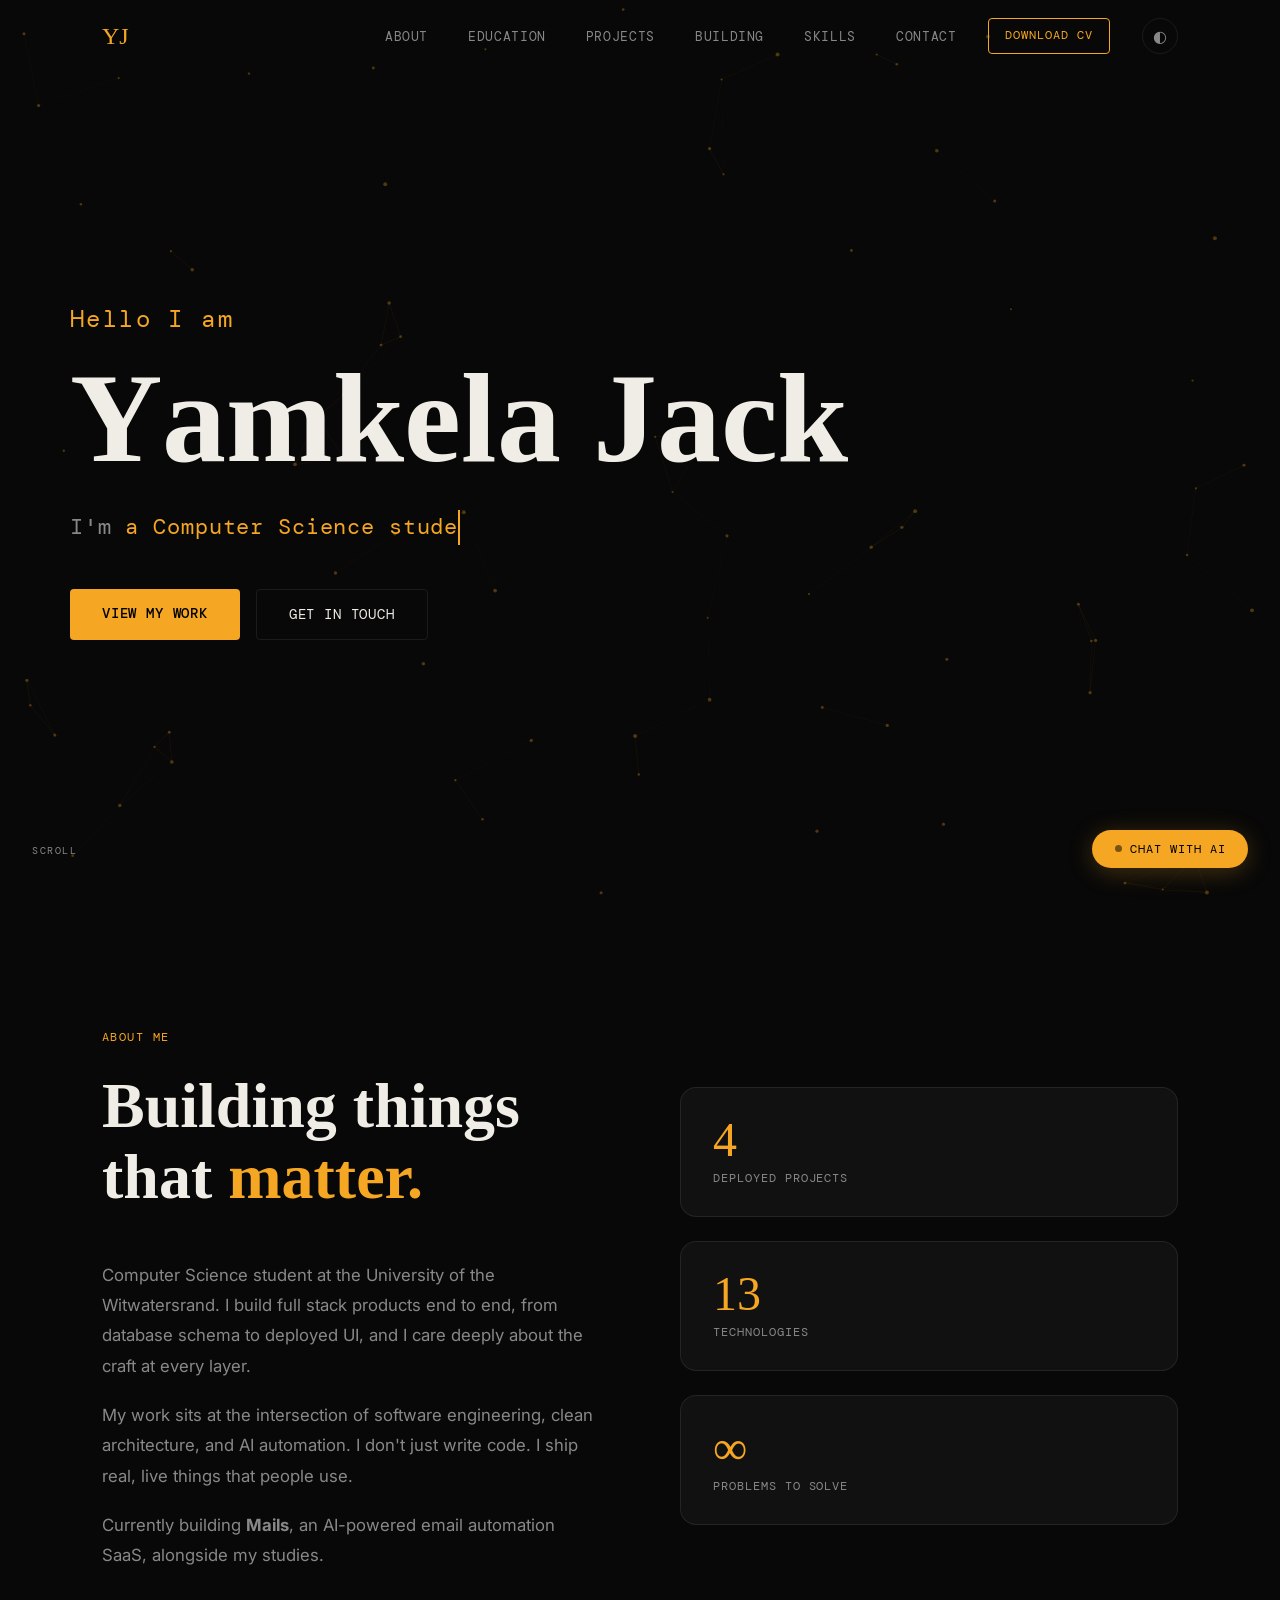
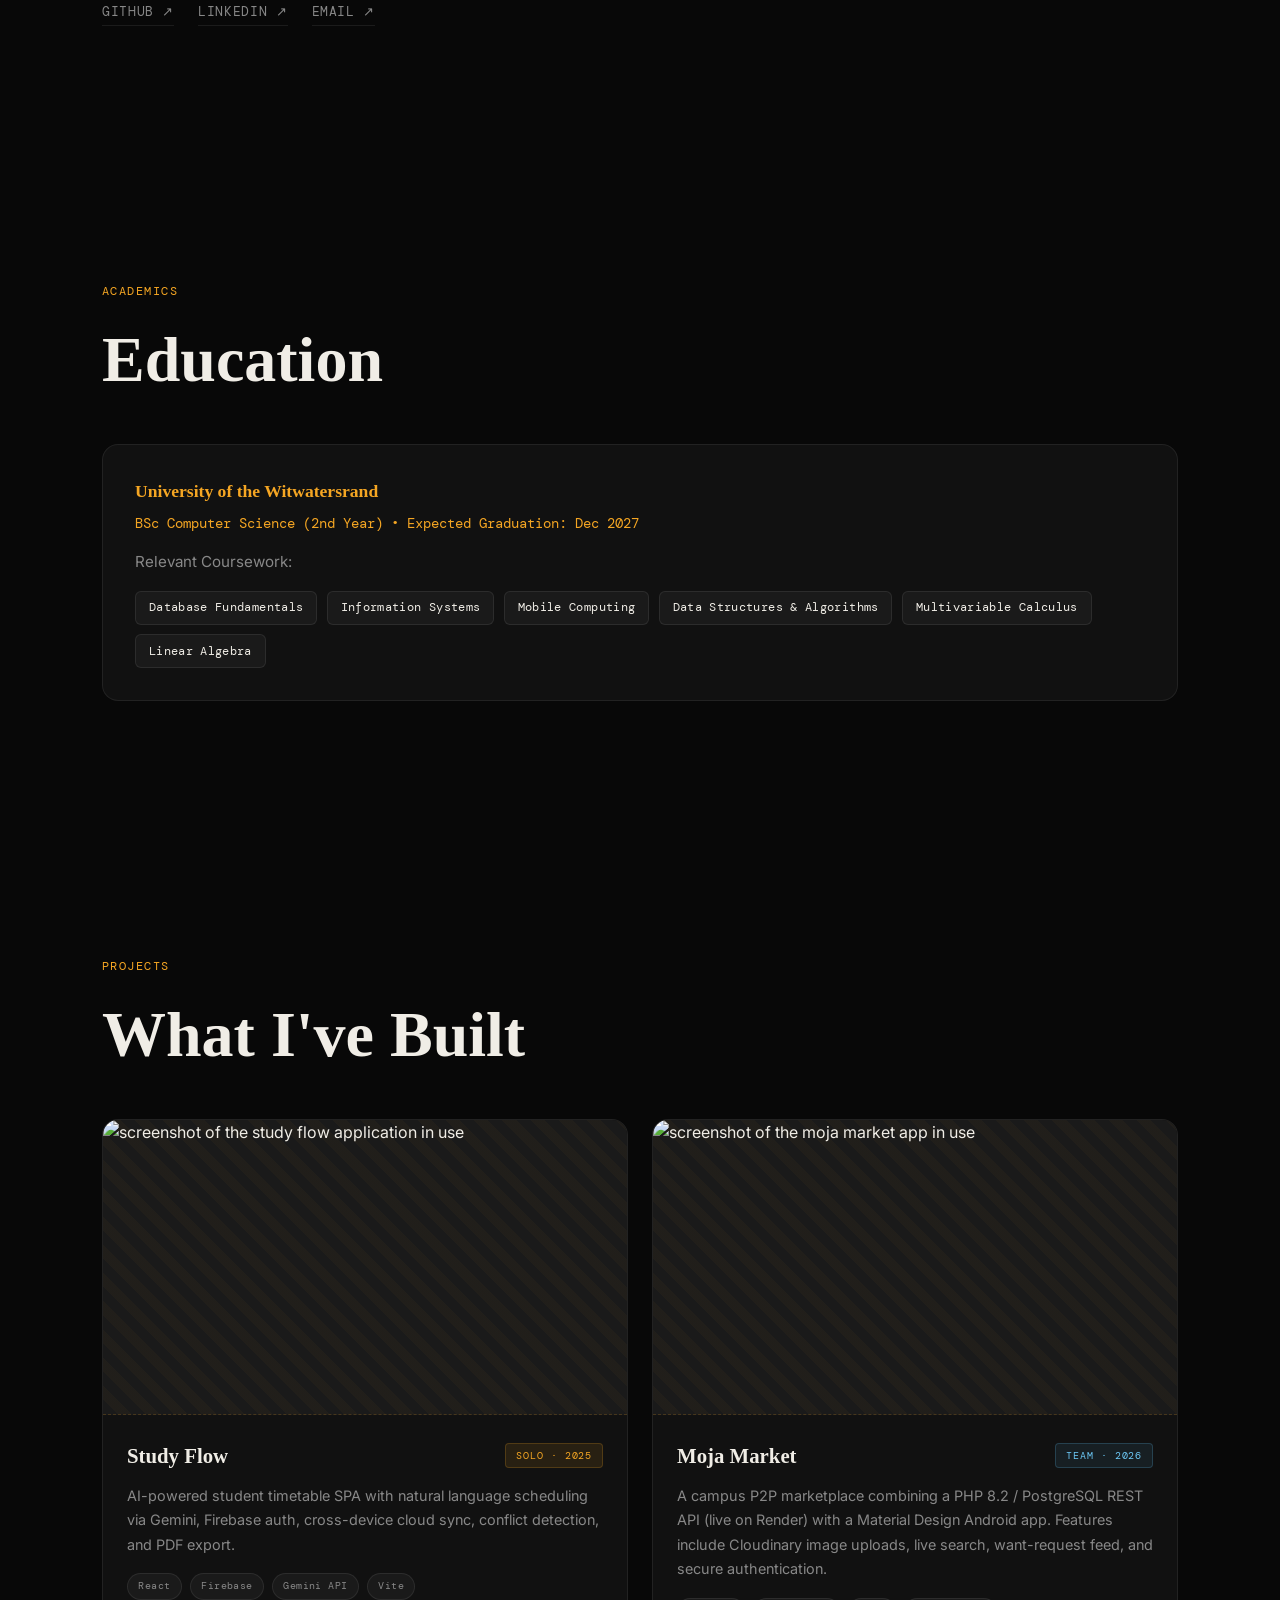
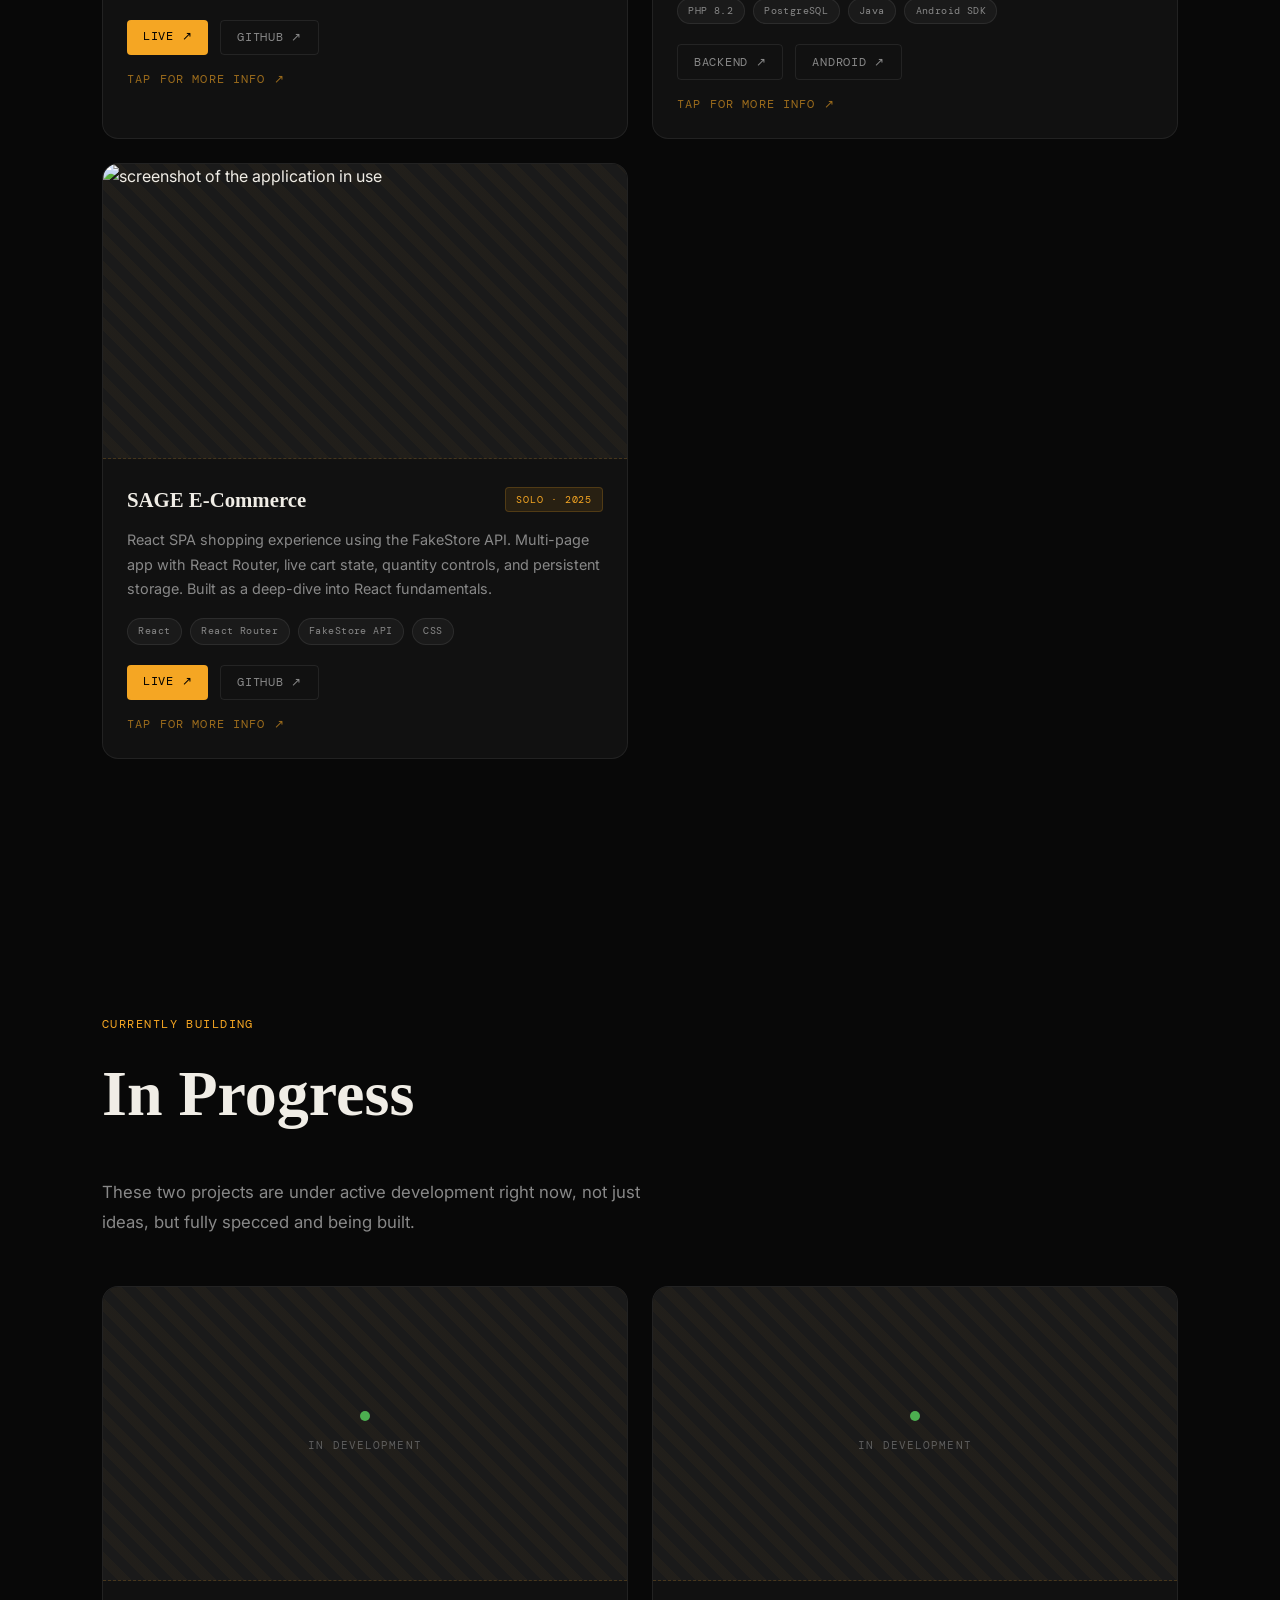
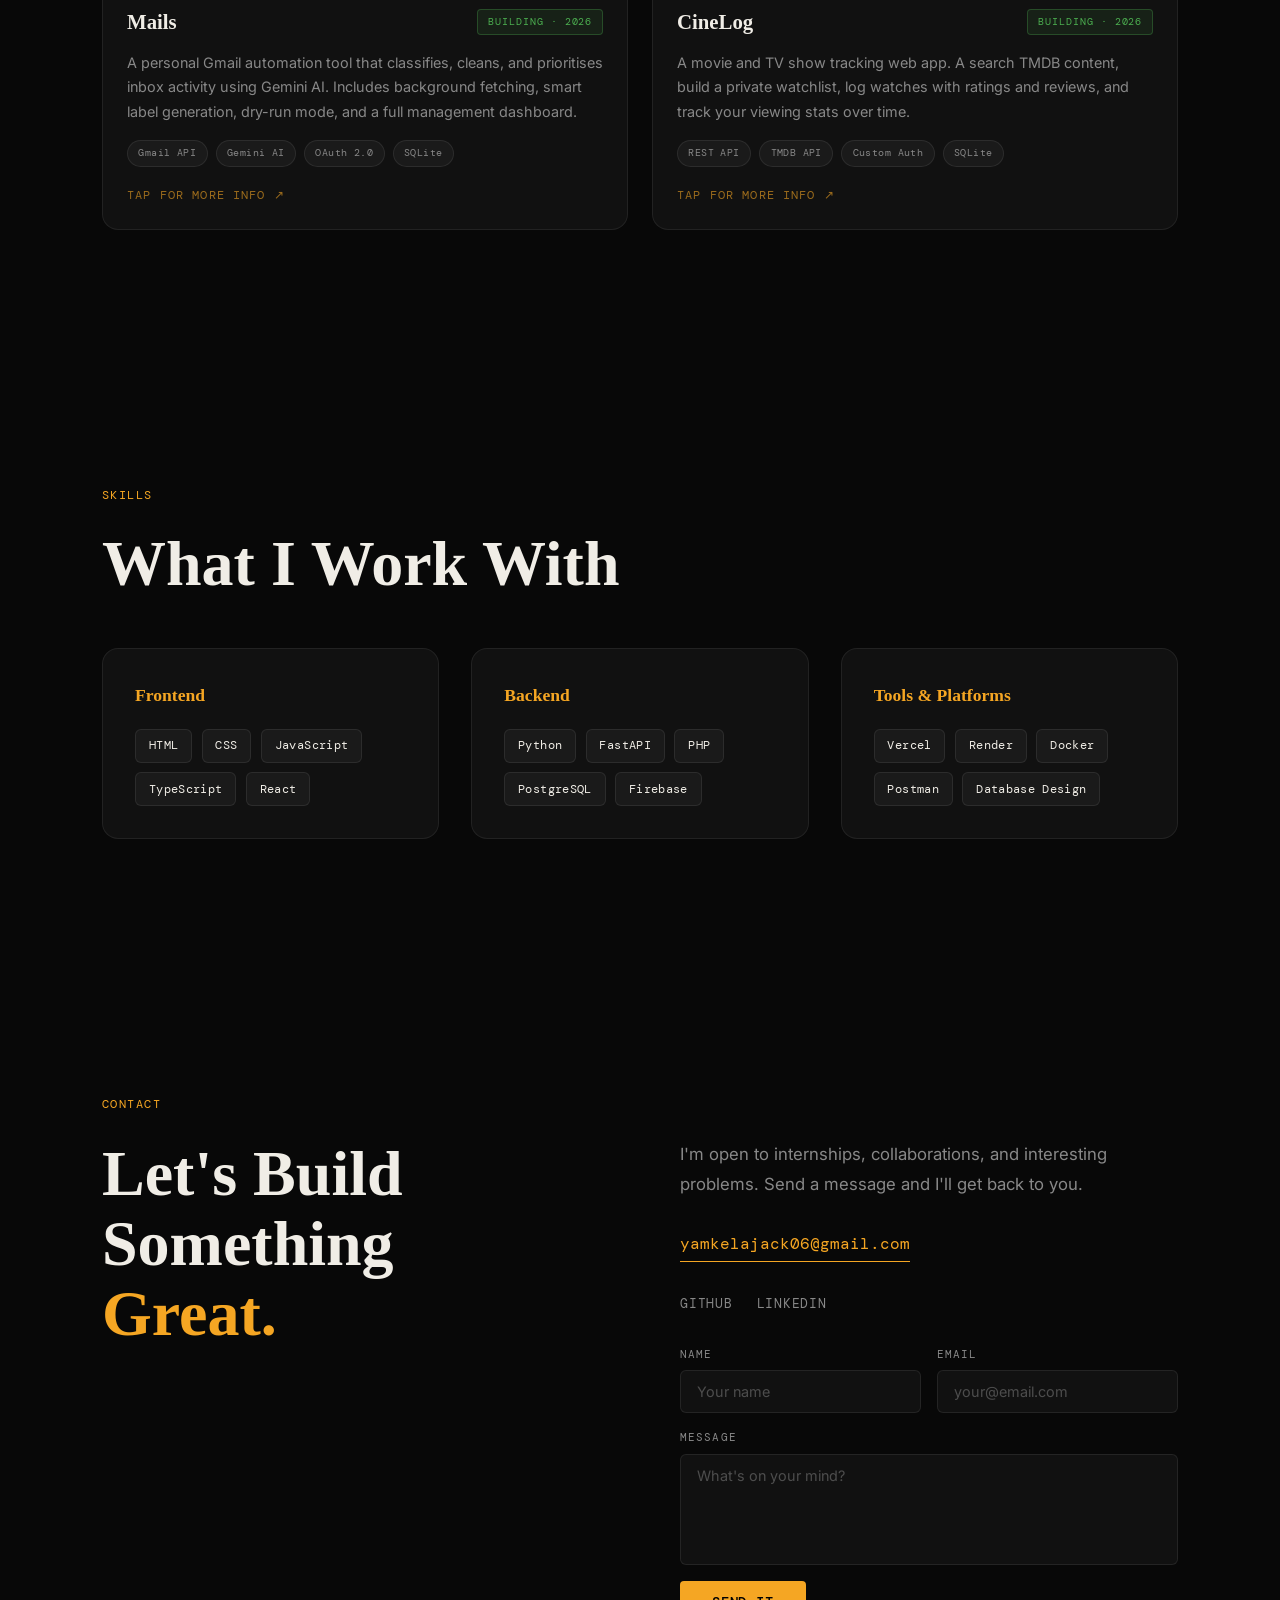
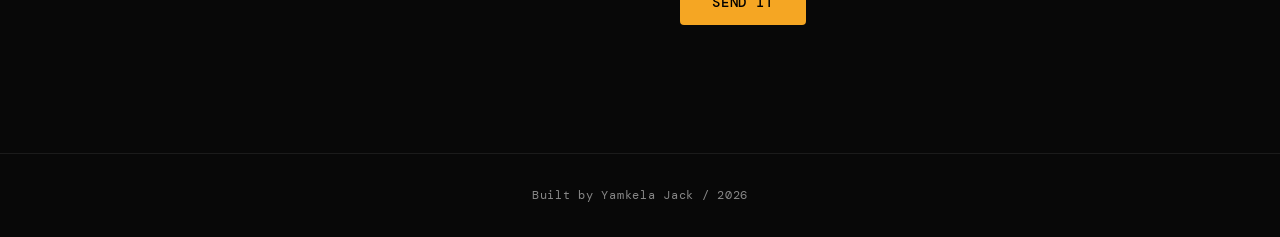
==== Frontend/html/index.html @ fd4d22f6 "file restructure, backend ai feature implemented, ui polished" ====
<!doctype html>
<html lang="en" data-theme="dark">
  <head>
    <meta charset="UTF-8" />
    <meta name="viewport" content="width=device-width, initial-scale=1.0" />
    <title>Yamkela Jack | Full Stack Dev</title>
    <meta property="og:title" content="Yamkela Jack | Full Stack Dev" />
    <meta
      property="og:description"
      content="Computer Science student at Wits. Full stack developer building scalable web and mobile applications."
    />
    <meta property="og:type" content="website" />
    <link
      rel="icon"
      href="data:image/svg+xml,<svg xmlns=%22http://www.w3.org/2000/svg%22 viewBox=%220 0 100 100%22><text y=%22.9em%22 font-size=%2290%22 fill=%22%23f5a623%22>YJ</text></svg>"
    />
    <link rel="preconnect" href="https://fonts.googleapis.com" />
    <link rel="preconnect" href="https://fonts.gstatic.com" crossorigin />
    <link
      href="https://fonts.googleapis.com/css2?family=Permanent+Marker&family=DM+Mono:ital,wght@0,300;0,400;0,500;1,300&family=Inter:wght@300;400;500;600&display=swap"
      rel="stylesheet"
    />
    <link rel="stylesheet" href="../css/style.css" />

    <script src="../javascript/script.js" defer></script>
    <script type="module" src="../javascript/chat.js" defer></script>
  </head>
  <body>
    <canvas id="particle-canvas"></canvas>
    <nav id="navbar">
      <div class="nav-inner">
        <span class="nav-logo">YJ</span>
        <ul class="nav-links">
          <li><a href="#about">About</a></li>
          <li><a href="#education">Education</a></li>
          <li><a href="#projects">Projects</a></li>
          <li><a href="#building">Building</a></li>
          <li><a href="#skills">Skills</a></li>
          <li><a href="#contact">Contact</a></li>
        </ul>
        <a href="cv-yamkela-jack.pdf" download class="btn-cv">Download CV</a>
        <button id="theme-toggle" aria-label="Toggle theme">
          <span class="theme-icon">◐</span>
        </button>
        <button class="hamburger" id="hamburger" aria-label="Open menu">
          <span></span><span></span><span></span>
        </button>
      </div>
      <div class="mobile-menu" id="mobile-menu">
        <a href="#about">About</a>
        <a href="#education">Education</a>
        <a href="#projects">Projects</a>
        <a href="#building">Building</a>
        <a href="#skills">Skills</a>
        <a href="#contact">Contact</a>
        <a href="cv-yamkela-jack.pdf" download class="mobile-cv">Download CV</a>
      </div>
    </nav>

    <main id="main-view">
      <section id="hero">
        <div class="hero-content">
          <p class="hello-text" id="hello-text">Hello I am</p>
          <h1 class="hero-name" id="hero-name">
            <span class="char-wrap" aria-label="Yamkela Jack">
              <span class="char">Y</span><span class="char">a</span
              ><span class="char">m</span><span class="char">k</span
              ><span class="char">e</span><span class="char">l</span
              ><span class="char">a</span>&nbsp;<span class="char">J</span
              ><span class="char">a</span><span class="char">c</span
              ><span class="char">k</span>
            </span>
          </h1>
          <p class="hero-tagline" id="hero-tagline">
            <span class="typewriter-static">I'm&nbsp;</span
            ><span class="typewriter-dynamic" id="typewriter-dynamic"></span>
          </p>
          <div class="hero-cta" id="hero-cta">
            <a href="#projects" class="btn-primary">View My Work</a>
            <a href="#contact" class="btn-outline">Get In Touch</a>
          </div>
        </div>
        <div class="scroll-indicator" id="scroll-indicator">
          <span>scroll</span>
          <div class="scroll-line"></div>
        </div>
      </section>
      <section id="about" class="section">
        <div class="container">
          <div class="section-label reveal">about me</div>
          <div class="about-grid">
            <div class="about-text reveal">
              <h2 class="section-title">
                Building things<br />that <em>matter.</em>
              </h2>
              <p>
                Computer Science student at the University of the Witwatersrand.
                I build full stack products end to end, from database schema to
                deployed UI, and I care deeply about the craft at every layer.
              </p>
              <p>
                My work sits at the intersection of software engineering, clean
                architecture, and AI automation. I don't just write code. I ship
                real, live things that people use.
              </p>
              <p>
                Currently building <strong>Mails</strong>, an AI-powered email
                automation SaaS, alongside my studies.
              </p>
              <div class="about-links reveal">
                <a
                  href="https://github.com/yamkelajack06"
                  target="_blank"
                  rel="noopener"
                  class="social-link"
                  >GitHub ↗</a
                >
                <a
                  href="https://www.linkedin.com/in/yamkela-jack-318939298"
                  target="_blank"
                  rel="noopener"
                  class="social-link"
                  >LinkedIn ↗</a
                >
                <a href="mailto:yamkelajack06@gmail.com" class="social-link"
                  >Email ↗</a
                >
              </div>
            </div>
            <div class="about-decoration reveal">
              <div class="deco-box">
                <div class="deco-number">4</div>
                <div class="deco-label">Deployed Projects</div>
              </div>
              <div class="deco-box">
                <div class="deco-number">13</div>
                <div class="deco-label">Technologies</div>
              </div>
              <div class="deco-box">
                <div class="deco-number">∞</div>
                <div class="deco-label">Problems to Solve</div>
              </div>
            </div>
          </div>
        </div>
      </section>
      <section id="education" class="section">
        <div class="container">
          <div class="section-label reveal">academics</div>
          <h2 class="section-title reveal">Education</h2>
          <div class="skill-group reveal">
            <h4 class="skill-group-title" style="margin-bottom: 0.5rem">
              University of the Witwatersrand
            </h4>
            <p
              style="
                color: var(--accent);
                margin-bottom: 1rem;
                font-family: &quot;DM Mono&quot;, monospace;
                font-size: 0.85rem;
              "
            >
              BSc Computer Science (2nd Year) • Expected Graduation: Dec 2027
            </p>
            <p
              style="
                color: var(--text-muted);
                font-size: 0.95rem;
                margin-bottom: 1rem;
              "
            >
              Relevant Coursework:
            </p>
            <div class="skill-tags">
              <span class="skill-tag">Database Fundamentals</span>
              <span class="skill-tag">Information Systems</span>
              <span class="skill-tag">Mobile Computing</span>
              <span class="skill-tag">Data Structures & Algorithms</span>
              <span class="skill-tag">Multivariable Calculus</span>
              <span class="skill-tag">Linear Algebra</span>
            </div>
          </div>
        </div>
      </section>
      <section id="projects" class="section">
        <div class="container">
          <div class="section-label reveal">projects</div>
          <h2 class="section-title reveal">What I've Built</h2>
          <div class="projects-grid">
            <article
              class="project-card reveal"
              data-tilt
              data-project="studyflow"
            >
              <div class="project-img-placeholder">
                <div class="placeholder-inner">
                  <img
                    src="../public/study flow.jpeg"
                    alt="screenshot of the study flow application in use"
                  />
                </div>
              </div>
              <div class="project-body">
                <div class="project-header">
                  <h3 class="project-title">Study Flow</h3>
                  <div class="project-badge">Solo · 2025</div>
                </div>
                <p class="project-desc">
                  AI-powered student timetable SPA with natural language
                  scheduling via Gemini, Firebase auth, cross-device cloud sync,
                  conflict detection, and PDF export.
                </p>
                <div class="project-stack">
                  <span class="pill">React</span>
                  <span class="pill">Firebase</span>
                  <span class="pill">Gemini API</span>
                  <span class="pill">Vite</span>
                </div>
                <div class="project-links">
                  <a
                    href="https://study-flow-beta.vercel.app/"
                    target="_blank"
                    rel="noopener"
                    class="proj-link proj-live"
                    >Live ↗</a
                  >
                  <a
                    href="https://github.com/yamkelajack06/Study-Flow"
                    target="_blank"
                    rel="noopener"
                    class="proj-link proj-gh"
                    >GitHub ↗</a
                  >
                </div>
                <div class="card-hint">tap for more info ↗</div>
              </div>
            </article>
            <article
              class="project-card reveal"
              data-tilt
              data-project="mojamarket"
            >
              <div class="project-img-placeholder">
                <div class="placeholder-inner">
                  <img
                    src="../public/moja market.jpeg"
                    alt="screenshot of the moja market app in use"
                  />
                </div>
              </div>
              <div class="project-body">
                <div class="project-header">
                  <h3 class="project-title">Moja Market</h3>
                  <div class="project-badge team">Team · 2026</div>
                </div>
                <p class="project-desc">
                  A campus P2P marketplace combining a PHP 8.2 / PostgreSQL REST
                  API (live on Render) with a Material Design Android app.
                  Features include Cloudinary image uploads, live search,
                  want-request feed, and secure authentication.
                </p>
                <div class="project-stack">
                  <span class="pill">PHP 8.2</span>
                  <span class="pill">PostgreSQL</span>
                  <span class="pill">Java</span>
                  <span class="pill">Android SDK</span>
                </div>
                <div class="project-links">
                  <a
                    href="https://github.com/yamkelajack06/Moja-Market-Backend"
                    target="_blank"
                    rel="noopener"
                    class="proj-link proj-gh"
                    >Backend ↗</a
                  >
                  <a
                    href="https://github.com/SamkeloSam7/Moja-Market"
                    target="_blank"
                    rel="noopener"
                    class="proj-link proj-gh"
                    >Android ↗</a
                  >
                </div>
                <div class="card-hint">tap for more info ↗</div>
              </div>
            </article>
            <article class="project-card reveal" data-tilt data-project="sage">
              <div class="project-img-placeholder">
                <div class="placeholder-inner">
                  <img
                    src="../public/sage.jpeg"
                    alt="screenshot of the application in use"
                  />
                </div>
              </div>
              <div class="project-body">
                <div class="project-header">
                  <h3 class="project-title">SAGE E-Commerce</h3>
                  <div class="project-badge">Solo · 2025</div>
                </div>
                <p class="project-desc">
                  React SPA shopping experience using the FakeStore API.
                  Multi-page app with React Router, live cart state, quantity
                  controls, and persistent storage. Built as a deep-dive into
                  React fundamentals.
                </p>
                <div class="project-stack">
                  <span class="pill">React</span>
                  <span class="pill">React Router</span>
                  <span class="pill">FakeStore API</span>
                  <span class="pill">CSS</span>
                </div>
                <div class="project-links">
                  <a
                    href="https://sage-e-commerce-rho.vercel.app/"
                    target="_blank"
                    rel="noopener"
                    class="proj-link proj-live"
                    >Live ↗</a
                  >
                  <a
                    href="https://github.com/yamkelajack06/SAGE-E-Commerce-"
                    target="_blank"
                    rel="noopener"
                    class="proj-link proj-gh"
                    >GitHub ↗</a
                  >
                </div>
                <div class="card-hint">tap for more info ↗</div>
              </div>
            </article>
          </div>
        </div>
      </section>
      <section id="building" class="section">
        <div class="container">
          <div class="section-label reveal">currently building</div>
          <h2 class="section-title reveal">In Progress</h2>
          <p class="building-intro reveal">
            These two projects are under active development right now, not just
            ideas, but fully specced and being built.
          </p>
          <div class="projects-grid">
            <article class="project-card reveal" data-project="mails" data-tilt>
              <div class="project-img-placeholder">
                <div class="placeholder-inner">
                  <span class="status-dot-hero"></span>
                  <span class="placeholder-text">In Development</span>
                </div>
              </div>
              <div class="project-body">
                <div class="project-header">
                  <h3 class="project-title">Mails</h3>
                  <div class="project-badge wip">Building · 2026</div>
                </div>
                <p class="project-desc">
                  A personal Gmail automation tool that classifies, cleans, and
                  prioritises inbox activity using Gemini AI. Includes
                  background fetching, smart label generation, dry-run mode, and
                  a full management dashboard.
                </p>
                <div class="project-stack">
                  <span class="pill">Gmail API</span>
                  <span class="pill">Gemini AI</span>
                  <span class="pill">OAuth 2.0</span>
                  <span class="pill">SQLite</span>
                </div>
                <div class="card-hint">tap for more info ↗</div>
              </div>
            </article>
            <article
              class="project-card reveal"
              data-project="cinelog"
              data-tilt
            >
              <div class="project-img-placeholder">
                <div class="placeholder-inner">
                  <span class="status-dot-hero"></span>
                  <span class="placeholder-text">In Development</span>
                </div>
              </div>
              <div class="project-body">
                <div class="project-header">
                  <h3 class="project-title">CineLog</h3>
                  <div class="project-badge wip">Building · 2026</div>
                </div>
                <p class="project-desc">
                  A movie and TV show tracking web app. A search TMDB content,
                  build a private watchlist, log watches with ratings and
                  reviews, and track your viewing stats over time.
                </p>
                <div class="project-stack">
                  <span class="pill">REST API</span>
                  <span class="pill">TMDB API</span>
                  <span class="pill">Custom Auth</span>
                  <span class="pill">SQLite</span>
                </div>
                <div class="card-hint">tap for more info ↗</div>
              </div>
            </article>
          </div>
        </div>
      </section>
      <section id="skills" class="section">
        <div class="container">
          <div class="section-label reveal">skills</div>
          <h2 class="section-title reveal">What I Work With</h2>
          <div class="skills-grid">
            <div class="skill-group reveal">
              <h4 class="skill-group-title">Frontend</h4>
              <div class="skill-tags">
                <span class="skill-tag">HTML</span>
                <span class="skill-tag">CSS</span>
                <span class="skill-tag">JavaScript</span>
                <span class="skill-tag">TypeScript</span>
                <span class="skill-tag">React</span>
              </div>
            </div>
            <div class="skill-group reveal">
              <h4 class="skill-group-title">Backend</h4>
              <div class="skill-tags">
                <span class="skill-tag">Python</span>
                <span class="skill-tag">FastAPI</span>
                <span class="skill-tag">PHP</span>
                <span class="skill-tag">PostgreSQL</span>
                <span class="skill-tag">Firebase</span>
              </div>
            </div>
            <div class="skill-group reveal">
              <h4 class="skill-group-title">Tools & Platforms</h4>
              <div class="skill-tags">
                <span class="skill-tag">Vercel</span>
                <span class="skill-tag">Render</span>
                <span class="skill-tag">Docker</span>
                <span class="skill-tag">Postman</span>
                <span class="skill-tag">Database Design</span>
              </div>
            </div>
          </div>
        </div>
      </section>
      <section id="contact" class="section">
        <div class="container">
          <div class="section-label reveal">contact</div>
          <div class="contact-inner">
            <h2 class="section-title reveal">
              Let's Build<br />Something<br /><em>Great.</em>
            </h2>
            <div class="contact-right reveal">
              <p class="contact-sub">
                I'm open to internships, collaborations, and interesting
                problems. Send a message and I'll get back to you.
              </p>
              <a href="mailto:yamkelajack06@gmail.com" class="contact-email"
                >yamkelajack06@gmail.com</a
              >
              <div class="contact-socials">
                <a
                  href="https://github.com/yamkelajack06"
                  target="_blank"
                  rel="noopener"
                  >GitHub</a
                >
                <a
                  href="https://www.linkedin.com/in/yamkela-jack-318939298"
                  target="_blank"
                  rel="noopener"
                  >LinkedIn</a
                >
              </div>
              <div class="contact-form-wrap">
                <div class="form-row">
                  <div class="form-group">
                    <label for="contact-name">Name</label>
                    <input
                      type="text"
                      id="contact-name"
                      name="name"
                      placeholder="Your name"
                      autocomplete="off"
                    />
                  </div>
                  <div class="form-group">
                    <label for="contact-email">Email</label>
                    <input
                      type="email"
                      id="contact-email"
                      name="email"
                      placeholder="your@email.com"
                      autocomplete="off"
                    />
                  </div>
                </div>
                <div class="form-group">
                  <label for="contact-message">Message</label>
                  <textarea
                    id="contact-message"
                    name="message"
                    rows="5"
                    placeholder="What's on your mind?"
                  ></textarea>
                </div>
                <button type="button" class="btn-primary form-submit">
                  Send it
                </button>
                <p id="form-feedback" class="form-feedback"></p>
              </div>
            </div>
          </div>
        </div>
      </section>
      <footer>
        <div class="container">
          <p>Built by Yamkela Jack / <span id="year"></span></p>
        </div>
        <!--Dynamic year loading-->
        <script>
          document.getElementById("year").textContent =
            new Date().getFullYear();
        </script>
      </footer>
    </main>

    <section id="project-view" style="display: none">
      <div class="container detail-container">
        <button id="back-btn" class="back-btn">← Back to Portfolio</button>
        <div id="project-content"></div>
      </div>
    </section>

    <!-- Chat trigger button -->
    <button id="chat-open-btn" class="chat-open-btn" aria-label="Chat with AI">
      Chat with AI
    </button>

    <!-- Chat view -->
    <section id="chat-view" style="display: none">
      <div class="container detail-container">
        <button id="chat-back-btn" class="back-btn">← Back to Portfolio</button>
        <div class="chat-page">
          <div class="chat-page-header">
            <div class="section-label">ai assistant</div>
            <h2 class="section-title">
              Ask me anything<br />about <em>Yamkela.</em>
            </h2>
          </div>
          <div class="chat-messages" id="chat-messages">
            <div class="message ai-message">
              Hey, I'm AXIOM AI. Yamkela's personal AI assistant. I can tell you
              about his background and story, skills and tech stack, projects,
              career goals, learning journey, or personality and interests. What
              do you want to know?
            </div>
          </div>
          <form id="chat-form" class="chat-input-area">
            <input
              type="text"
              id="chat-input"
              placeholder="Type a message..."
              autocomplete="off"
            />
            <button type="submit" id="chat-submit">Send</button>
          </form>
        </div>
      </div>
    </section>
  </body>
</html>
---- Frontend/css/style.css ----
*, *::before, *::after {
  box-sizing: border-box;
  margin: 0;
  padding: 0;
}
:root {
  --accent: #f5a623;
  --accent-dim: #c4811a;
  --radius: 16px;
  --nav-h: 72px;
  --transition: 0.4s cubic-bezier(0.4, 0, 0.2, 1);
}
[data-theme="dark"] {
  --bg: #080808;
  --bg2: #111111;
  --bg3: #1a1a1a;
  --text: #f0ede6;
  --text-muted: #888888;
  --border: rgba(255,255,255,0.08);
  --card-bg: #111111;
  --card-border: rgba(255,255,255,0.07);
  --nav-bg: rgba(8,8,8,0.85);
  --placeholder-bg: #1a1a1a;
  --placeholder-border: rgba(245,166,35,0.2);
}
[data-theme="light"] {
  --bg: #faf7f2;
  --bg2: #f0ebe0;
  --bg3: #e6dfd2;
  --text: #1a1510;
  --text-muted: #6b5f52;
  --border: rgba(100,70,20,0.12);
  --card-bg: #ffffff;
  --card-border: rgba(100,70,20,0.09);
  --nav-bg: rgba(250,247,242,0.88);
  --placeholder-bg: #ede7da;
  --placeholder-border: rgba(196,129,26,0.35);
}
html {
  scroll-behavior: smooth;
}
body {
  font-family: 'Inter', sans-serif;
  background: var(--bg);
  color: var(--text);
  overflow-x: hidden;
  transition: background var(--transition), color var(--transition);
  line-height: 1.6;
}
#particle-canvas {
  position: fixed;
  inset: 0;
  z-index: 0;
  pointer-events: none;
  opacity: 0.5;
}
.container {
  max-width: 1140px;
  margin: 0 auto;
  padding: 0 2rem;
}
nav#navbar {
  position: fixed;
  top: 0;
  left: 0;
  right: 0;
  z-index: 100;
  background: transparent;
  transition: background var(--transition), backdrop-filter var(--transition), box-shadow var(--transition);
}
nav#navbar.scrolled {
  background: var(--nav-bg);
  backdrop-filter: blur(20px);
  -webkit-backdrop-filter: blur(20px);
  box-shadow: 0 1px 0 var(--border);
}
.nav-inner {
  max-width: 1140px;
  margin: 0 auto;
  padding: 0 2rem;
  height: var(--nav-h);
  display: flex;
  align-items: center;
  gap: 2rem;
}
.nav-logo {
  font-family: 'Permanent Marker', cursive;
  font-size: 1.5rem;
  color: var(--accent);
  flex-shrink: 0;
  margin-right: auto;
}
.nav-links {
  display: flex;
  list-style: none;
  gap: 2.5rem;
}
.nav-links a {
  font-family: 'DM Mono', monospace;
  font-size: 0.8rem;
  color: var(--text-muted);
  text-decoration: none;
  letter-spacing: 0.05em;
  transition: color 0.2s;
  text-transform: uppercase;
}
.nav-links a:hover,
.nav-links a.active {
  color: var(--accent);
}
.btn-cv {
  font-family: 'DM Mono', monospace;
  font-size: 0.75rem;
  letter-spacing: 0.08em;
  text-transform: uppercase;
  color: var(--accent);
  border: 1px solid var(--accent);
  border-radius: 4px;
  padding: 0.45rem 1rem;
  text-decoration: none;
  transition: all 0.2s;
  flex-shrink: 0;
  white-space: nowrap;
}
.btn-cv:hover {
  background: var(--accent);
  color: #000;
}
.mobile-cv {
  font-family: 'DM Mono', monospace;
  font-size: 0.85rem;
  color: var(--accent);
  text-decoration: none;
  text-transform: uppercase;
  letter-spacing: 0.06em;
  border: 1px solid var(--accent);
  border-radius: 4px;
  padding: 0.5rem 1rem;
  text-align: center;
  transition: all 0.2s;
}
.mobile-cv:hover {
  background: var(--accent);
  color: #000;
}
#theme-toggle {
  background: none;
  border: 1px solid var(--border);
  border-radius: 50%;
  width: 36px;
  height: 36px;
  display: flex;
  align-items: center;
  justify-content: center;
  cursor: pointer;
  color: var(--text-muted);
  font-size: 1rem;
  transition: all 0.2s;
  flex-shrink: 0;
}
#theme-toggle:hover {
  border-color: var(--accent);
  color: var(--accent);
}
.hamburger {
  display: none;
  flex-direction: column;
  gap: 5px;
  background: none;
  border: none;
  cursor: pointer;
  padding: 4px;
}
.hamburger span {
  display: block;
  width: 24px;
  height: 2px;
  background: var(--text);
  border-radius: 2px;
  transition: var(--transition);
}
.hamburger.open span:nth-child(1) { transform: translateY(7px) rotate(45deg); }
.hamburger.open span:nth-child(2) { opacity: 0; }
.hamburger.open span:nth-child(3) { transform: translateY(-7px) rotate(-45deg); }
.mobile-menu {
  display: none;
  flex-direction: column;
  padding: 1rem 2rem 1.5rem;
  gap: 1.2rem;
  background: var(--nav-bg);
  backdrop-filter: blur(20px);
  -webkit-backdrop-filter: blur(20px);
  border-top: 1px solid var(--border);
}
.mobile-menu.open {
  display: flex;
}
.mobile-menu a {
  font-family: 'DM Mono', monospace;
  font-size: 0.9rem;
  color: var(--text-muted);
  text-decoration: none;
  text-transform: uppercase;
  letter-spacing: 0.05em;
  transition: color 0.2s;
}
.mobile-menu a:hover,
.mobile-menu a.active {
  color: var(--accent);
}
#hero {
  position: relative;
  min-height: 100vh;
  display: flex;
  align-items: center;
  z-index: 1;
  padding: var(--nav-h) 2rem 2rem;
}
.hero-content {
  max-width: 1140px;
  margin: 0 auto;
  width: 100%;
}
.hello-text {
  font-family: 'DM Mono', monospace;
  font-size: clamp(1.1rem, 2.2vw, 1.5rem);
  color: var(--accent);
  opacity: 0;
  transform: translateY(20px);
  animation: fadeUp 0.6s ease forwards 0.2s;
  letter-spacing: 0.1em;
  margin-bottom: 1rem;
}
.hero-name {
  font-family: 'Permanent Marker', cursive;
  font-size: clamp(3.5rem, 10vw, 9rem);
  line-height: 1;
  color: var(--text);
  margin-bottom: 1.5rem;
  overflow: hidden;
}
.char {
  display: inline-block;
  opacity: 0;
  transform: translateY(80px) rotate(3deg);
  animation: charIn 0.5s cubic-bezier(0.2, 0.8, 0.3, 1) forwards;
}
.char:nth-child(1)  { animation-delay: 0.55s; }
.char:nth-child(2)  { animation-delay: 0.62s; }
.char:nth-child(3)  { animation-delay: 0.69s; }
.char:nth-child(4)  { animation-delay: 0.76s; }
.char:nth-child(5)  { animation-delay: 0.83s; }
.char:nth-child(6)  { animation-delay: 0.90s; }
.char:nth-child(7)  { animation-delay: 0.97s; }
.char:nth-child(8)  { animation-delay: 1.04s; }
.char:nth-child(9)  { animation-delay: 1.11s; }
.char:nth-child(10) { animation-delay: 1.18s; }
.char:nth-child(11) { animation-delay: 1.25s; }
.hero-tagline {
  font-family: 'DM Mono', monospace;
  font-size: clamp(1rem, 2.2vw, 1.35rem);
  color: var(--text-muted);
  opacity: 0;
  transform: translateY(20px);
  animation: fadeUp 0.7s ease forwards 1.4s;
  letter-spacing: 0.04em;
  margin-bottom: 2.5rem;
  min-height: 2em;
  display: flex;
  align-items: center;
  gap: 0;
}
.typewriter-static {
  color: var(--text-muted);
  white-space: nowrap;
}
.typewriter-dynamic {
  color: var(--accent);
  border-right: 2px solid var(--accent);
  white-space: nowrap;
  overflow: hidden;
  animation: cursorBlink 0.75s step-end infinite;
}
.hero-cta {
  display: flex;
  gap: 1rem;
  flex-wrap: wrap;
  opacity: 0;
  transform: translateY(20px);
  animation: fadeUp 0.7s ease forwards 1.7s;
}
.btn-primary {
  font-family: 'DM Mono', monospace;
  font-size: 0.85rem;
  background: var(--accent);
  color: #000;
  text-decoration: none;
  padding: 0.85rem 2rem;
  border-radius: 4px;
  letter-spacing: 0.06em;
  text-transform: uppercase;
  font-weight: 500;
  transition: all 0.2s;
}
.btn-primary:hover {
  background: var(--accent-dim);
  transform: translateY(-2px);
}
.btn-outline {
  font-family: 'DM Mono', monospace;
  font-size: 0.85rem;
  background: transparent;
  color: var(--text);
  text-decoration: none;
  padding: 0.85rem 2rem;
  border-radius: 4px;
  border: 1px solid var(--border);
  letter-spacing: 0.06em;
  text-transform: uppercase;
  transition: all 0.2s;
}
.btn-outline:hover {
  border-color: var(--accent);
  color: var(--accent);
  transform: translateY(-2px);
}
.scroll-indicator {
  position: absolute;
  bottom: 2.5rem;
  left: 2rem;
  display: flex;
  align-items: center;
  gap: 0.75rem;
  opacity: 0;
  animation: fadeIn 0.6s ease forwards 2.2s;
}
.scroll-indicator span {
  font-family: 'DM Mono', monospace;
  font-size: 0.65rem;
  letter-spacing: 0.15em;
  text-transform: uppercase;
  color: var(--text-muted);
}
.scroll-line {
  width: 40px;
  height: 1px;
  background: var(--accent);
  position: relative;
  overflow: hidden;
}
.scroll-line::after {
  content: '';
  position: absolute;
  inset: 0;
  background: var(--bg);
  animation: scanRight 1.8s ease-in-out infinite 2.2s;
}
.section {
  position: relative;
  z-index: 1;
  padding: 8rem 0;
}
.section-label {
  font-family: 'DM Mono', monospace;
  font-size: 0.75rem;
  color: var(--accent);
  letter-spacing: 0.12em;
  text-transform: uppercase;
  margin-bottom: 1.5rem;
}
.section-title {
  font-family: 'Permanent Marker', cursive;
  font-size: clamp(2.2rem, 5vw, 4rem);
  line-height: 1.1;
  color: var(--text);
  margin-bottom: 3rem;
}
.section-title em {
  color: var(--accent);
  font-style: normal;
}
.about-grid {
  display: grid;
  grid-template-columns: 1fr 1fr;
  gap: 5rem;
  align-items: start;
}
.about-text p {
  font-size: 1.05rem;
  color: var(--text-muted);
  margin-bottom: 1.2rem;
  line-height: 1.8;
}
.about-links {
  display: flex;
  gap: 1.5rem;
  flex-wrap: wrap;
  margin-top: 2rem;
}
.social-link {
  font-family: 'DM Mono', monospace;
  font-size: 0.8rem;
  color: var(--text-muted);
  text-decoration: none;
  letter-spacing: 0.05em;
  transition: color 0.2s;
  text-transform: uppercase;
  border-bottom: 1px solid var(--border);
  padding-bottom: 2px;
}
.social-link:hover {
  color: var(--accent);
  border-bottom-color: var(--accent);
}
.about-decoration {
  display: flex;
  flex-direction: column;
  gap: 1.5rem;
  padding-top: 1rem;
}
.deco-box {
  border: 1px solid var(--border);
  border-radius: var(--radius);
  padding: 1.75rem 2rem;
  background: var(--card-bg);
  transition: border-color 0.3s, transform 0.3s;
}
.deco-box:hover {
  border-color: var(--accent);
  transform: translateX(6px);
}
.deco-number {
  font-family: 'Permanent Marker', cursive;
  font-size: 3rem;
  color: var(--accent);
  line-height: 1;
  margin-bottom: 0.3rem;
}
.deco-label {
  font-family: 'DM Mono', monospace;
  font-size: 0.75rem;
  color: var(--text-muted);
  letter-spacing: 0.08em;
  text-transform: uppercase;
}
.projects-grid {
  display: grid;
  grid-template-columns: repeat(2, 1fr);
  gap: 1.5rem;
}
.project-card {
  background: var(--card-bg);
  border: 1px solid var(--card-border);
  border-radius: var(--radius);
  overflow: hidden;
  transition: border-color 0.3s, transform 0.3s, box-shadow 0.3s;
  transform-style: preserve-3d;
}
.project-card:hover {
  border-color: var(--accent);
  box-shadow: 0 20px 60px rgba(245,166,35,0.08);
}
.project-img-placeholder {
  width: 100%;
  aspect-ratio: 16/9;
  background: var(--placeholder-bg);
  border-bottom: 1px dashed var(--placeholder-border);
  display: flex;
  align-items: center;
  justify-content: center;
  position: relative;
  overflow: hidden;
}
.project-img-placeholder::before {
  content: '';
  position: absolute;
  inset: 0;
  background: repeating-linear-gradient(
    45deg,
    transparent,
    transparent 10px,
    rgba(245,166,35,0.03) 10px,
    rgba(245,166,35,0.03) 20px
  );
}
.project-img-placeholder img {
  width: 100%;
  height: 100%;
  object-fit: cover;
  position: absolute;
  top: 0;
  left: 0;
}
.placeholder-inner {
  display: flex;
  flex-direction: column;
  align-items: center;
  gap: 0.5rem;
  z-index: 1;
}
.placeholder-icon {
  font-size: 1.8rem;
  opacity: 0.4;
}
.placeholder-text {
  font-family: 'DM Mono', monospace;
  font-size: 0.7rem;
  color: var(--text-muted);
  letter-spacing: 0.1em;
  text-transform: uppercase;
  opacity: 0.6;
}
.project-body {
  padding: 1.5rem;
}
.project-header {
  display: flex;
  align-items: center;
  justify-content: space-between;
  margin-bottom: 0.75rem;
}
.project-title {
  font-family: 'Permanent Marker', cursive;
  font-size: 1.3rem;
  color: var(--text);
}
.project-badge {
  font-family: 'DM Mono', monospace;
  font-size: 0.6rem;
  letter-spacing: 0.1em;
  text-transform: uppercase;
  background: rgba(245,166,35,0.1);
  color: var(--accent);
  border: 1px solid rgba(245,166,35,0.2);
  padding: 0.25rem 0.6rem;
  border-radius: 4px;
}
.project-badge.team {
  background: rgba(100,200,255,0.08);
  color: #6cc8f5;
  border-color: rgba(100,200,255,0.2);
}
.project-desc {
  font-size: 0.9rem;
  color: var(--text-muted);
  line-height: 1.7;
  margin-bottom: 1rem;
}
.project-stack {
  display: flex;
  flex-wrap: wrap;
  gap: 0.5rem;
  margin-bottom: 1.25rem;
}
.pill {
  font-family: 'DM Mono', monospace;
  font-size: 0.65rem;
  color: var(--text-muted);
  background: var(--bg3);
  border: 1px solid var(--border);
  border-radius: 99px;
  padding: 0.25rem 0.65rem;
  letter-spacing: 0.04em;
}
.project-links {
  display: flex;
  gap: 0.75rem;
}
.proj-link {
  font-family: 'DM Mono', monospace;
  font-size: 0.75rem;
  text-decoration: none;
  letter-spacing: 0.06em;
  text-transform: uppercase;
  padding: 0.45rem 1rem;
  border-radius: 4px;
  transition: all 0.2s;
}
.proj-live {
  background: var(--accent);
  color: #000;
}
.proj-live:hover {
  background: var(--accent-dim);
}
.proj-gh {
  background: transparent;
  color: var(--text-muted);
  border: 1px solid var(--border);
}
.proj-gh:hover {
  border-color: var(--accent);
  color: var(--accent);
}
.proj-video {
  background: var(--text);
  color: var(--bg);
}
.proj-video:hover {
  background: var(--text-muted);
  color: var(--bg);
}
.skills-grid {
  display: grid;
  grid-template-columns: repeat(3, 1fr);
  gap: 2rem;
}
.skill-group {
  background: var(--card-bg);
  border: 1px solid var(--card-border);
  border-radius: var(--radius);
  padding: 2rem;
  transition: border-color 0.3s;
}
.skill-group:hover {
  border-color: var(--accent);
}
.skill-group-title {
  font-family: 'Permanent Marker', cursive;
  font-size: 1.1rem;
  color: var(--accent);
  margin-bottom: 1.25rem;
}
.skill-tags {
  display: flex;
  flex-wrap: wrap;
  gap: 0.6rem;
}
.skill-tag {
  font-family: 'DM Mono', monospace;
  font-size: 0.75rem;
  color: var(--text);
  background: var(--bg3);
  border: 1px solid var(--border);
  border-radius: 6px;
  padding: 0.4rem 0.8rem;
  letter-spacing: 0.03em;
  transition: all 0.2s;
}
.skill-tag:hover {
  border-color: var(--accent);
  color: var(--accent);
}
.contact-inner {
  display: grid;
  grid-template-columns: 1fr 1fr;
  gap: 5rem;
  align-items: start;
}
.contact-sub {
  font-size: 1.05rem;
  color: var(--text-muted);
  line-height: 1.8;
  margin-bottom: 2rem;
}
.contact-email {
  font-family: 'DM Mono', monospace;
  font-size: 1rem;
  color: var(--accent);
  text-decoration: none;
  border-bottom: 1px solid var(--accent);
  padding-bottom: 4px;
  display: inline-block;
  margin-bottom: 2rem;
  transition: opacity 0.2s;
  word-break: break-all;
}
.contact-email:hover {
  opacity: 0.7;
}
.contact-socials {
  display: flex;
  gap: 1.5rem;
}
.contact-socials a {
  font-family: 'DM Mono', monospace;
  font-size: 0.8rem;
  color: var(--text-muted);
  text-decoration: none;
  text-transform: uppercase;
  letter-spacing: 0.06em;
  transition: color 0.2s;
}
.contact-socials a:hover {
  color: var(--accent);
}
footer {
  position: relative;
  z-index: 1;
  border-top: 1px solid var(--border);
  padding: 2rem 0;
  text-align: center;
}
footer p {
  font-family: 'DM Mono', monospace;
  font-size: 0.75rem;
  color: var(--text-muted);
  letter-spacing: 0.06em;
}
.contact-form-wrap {
  margin-top: 2rem;
  display: flex;
  flex-direction: column;
  gap: 1rem;
}
.form-row {
  display: grid;
  grid-template-columns: 1fr 1fr;
  gap: 1rem;
}
.form-group {
  display: flex;
  flex-direction: column;
  gap: 0.4rem;
}
.form-group label {
  font-family: 'DM Mono', monospace;
  font-size: 0.7rem;
  letter-spacing: 0.1em;
  text-transform: uppercase;
  color: var(--text-muted);
}
.form-group input,
.form-group textarea {
  background: var(--bg2);
  border: 1px solid var(--border);
  border-radius: 6px;
  padding: 0.75rem 1rem;
  font-family: 'Inter', sans-serif;
  font-size: 0.9rem;
  color: var(--text);
  outline: none;
  transition: border-color 0.2s;
  resize: none;
  width: 100%;
}
.form-group input::placeholder,
.form-group textarea::placeholder {
  color: var(--text-muted);
  opacity: 0.5;
}
.form-group input:focus,
.form-group textarea:focus {
  border-color: var(--accent);
}
.form-submit {
  align-self: flex-start;
  border: none;
  cursor: pointer;
  font-family: 'DM Mono', monospace;
}
.form-feedback {
  display: none;
  font-family: 'DM Mono', monospace;
  font-size: 0.8rem;
  color: var(--accent);
  margin-top: 0.5rem;
}
.form-feedback.show {
  display: block;
  animation: fadeIn 0.4s ease forwards;
}
@media (max-width: 560px) {
  .form-row {
    grid-template-columns: 1fr;
  }
}
.reveal {
  opacity: 0;
  transform: translateY(40px);
  transition: opacity 0.7s ease, transform 0.7s ease;
}
.reveal.visible {
  opacity: 1;
  transform: translateY(0);
}
#project-view {
  padding: calc(var(--nav-h) + 4rem) 0 6rem;
  min-height: 100vh;
  position: relative;
  z-index: 1;
}
.detail-container {
  max-width: 720px;
  margin: 0 auto;
}
.back-btn {
  font-family: 'DM Mono', monospace;
  font-size: 0.85rem;
  background: transparent;
  color: var(--text);
  text-decoration: none;
  padding: 0.6rem 1.5rem;
  border-radius: 4px;
  border: 1px solid var(--border);
  letter-spacing: 0.06em;
  text-transform: uppercase;
  transition: all 0.2s;
  cursor: pointer;
  margin-bottom: 3rem;
  display: inline-flex;
  align-items: center;
  gap: 0.5rem;
}
.back-btn:hover {
  border-color: var(--accent);
  color: var(--accent);
  transform: translateX(-4px);
}
.detail-tag {
  font-family: 'DM Mono', monospace;
  font-size: 0.65rem;
  letter-spacing: 0.12em;
  text-transform: uppercase;
  color: var(--accent);
  margin-bottom: 0.75rem;
}
.detail-title {
  font-family: 'Permanent Marker', cursive;
  font-size: 2.2rem;
  color: var(--text);
  margin-bottom: 0.5rem;
}
.detail-subtitle {
  font-size: 0.9rem;
  color: var(--text-muted);
  margin-bottom: 2rem;
  font-family: 'DM Mono', monospace;
  letter-spacing: 0.04em;
}
.detail-section {
  margin-bottom: 2rem;
}
.detail-section-title {
  font-family: 'DM Mono', monospace;
  font-size: 0.7rem;
  letter-spacing: 0.12em;
  text-transform: uppercase;
  color: var(--accent);
  margin-bottom: 1rem;
  padding-bottom: 0.5rem;
  border-bottom: 1px solid var(--border);
}
.detail-feature-list {
  list-style: none;
  display: flex;
  flex-direction: column;
  gap: 0.55rem;
}
.detail-feature-list li {
  font-size: 0.9rem;
  color: var(--text-muted);
  padding-left: 1.25rem;
  position: relative;
  line-height: 1.6;
}
.detail-feature-list li::before {
  content: '→';
  position: absolute;
  left: 0;
  color: var(--accent);
  font-size: 0.8rem;
}
.detail-rules {
  display: flex;
  flex-direction: column;
  gap: 0.55rem;
}
.detail-rule {
  font-size: 0.85rem;
  color: var(--text-muted);
  background: var(--bg3);
  border: 1px solid var(--border);
  border-radius: 6px;
  padding: 0.6rem 1rem;
  font-family: 'DM Mono', monospace;
  letter-spacing: 0.02em;
}
.detail-stack {
  display: flex;
  flex-wrap: wrap;
  gap: 0.5rem;
}
.detail-links {
  display: flex;
  gap: 0.75rem;
  flex-wrap: wrap;
  margin-top: 2rem;
}
.detail-future {
  display: grid;
  grid-template-columns: repeat(2, 1fr);
  gap: 0.75rem;
}
.detail-future-item {
  background: var(--bg3);
  border: 1px solid var(--border);
  border-radius: 8px;
  padding: 0.75rem 1rem;
  font-size: 0.82rem;
  color: var(--text-muted);
  font-family: 'DM Mono', monospace;
}
.detail-future-item strong {
  display: block;
  color: var(--text);
  margin-bottom: 0.2rem;
  font-size: 0.78rem;
}
.card-hint {
  font-family: 'DM Mono', monospace;
  font-size: 0.72rem;
  letter-spacing: 0.1em;
  text-transform: uppercase;
  color: var(--accent);
  opacity: 0.6;
  margin-top: 1rem;
  transition: opacity 0.2s;
}
.project-card:hover .card-hint {
  opacity: 1;
}
.project-badge.wip {
  background: rgba(76,175,80,0.1);
  color: #4caf50;
  border-color: rgba(76,175,80,0.3);
}
.status-dot-hero {
  display: block;
  width: 10px;
  height: 10px;
  border-radius: 50%;
  background: #4caf50;
  margin-bottom: 0.5rem;
  animation: pulseDot 2s ease-in-out infinite;
}
.building-intro {
  font-size: 1.05rem;
  color: var(--text-muted);
  max-width: 560px;
  margin-bottom: 3rem;
  line-height: 1.8;
}
@keyframes pulseDot {
  0%, 100% { box-shadow: 0 0 0 0 rgba(76,175,80,0.5); }
  50% { box-shadow: 0 0 0 6px rgba(76,175,80,0); }
}
@keyframes fadeUp {
  to { opacity: 1; transform: translateY(0); }
}
@keyframes fadeIn {
  to { opacity: 1; }
}
@keyframes charIn {
  to { opacity: 1; transform: translateY(0) rotate(0deg); }
}
@keyframes cursorBlink {
  0%, 100% { border-color: var(--accent); }
  50% { border-color: transparent; }
}
@keyframes scanRight {
  0%   { transform: translateX(-100%); }
  50%  { transform: translateX(0); }
  100% { transform: translateX(100%); }
}
@media (max-width: 900px) {
  .nav-links { display: none; }
  .hamburger { display: flex; }
  .about-grid {
    grid-template-columns: 1fr;
    gap: 3rem;
  }
  .about-decoration {
    flex-direction: row;
    flex-wrap: wrap;
  }
  .deco-box { flex: 1 1 140px; }
  .projects-grid {
    grid-template-columns: 1fr;
  }
  .skills-grid {
    grid-template-columns: 1fr;
    gap: 1rem;
  }
  .contact-inner {
    grid-template-columns: 1fr;
    gap: 2.5rem;
  }
  .section { padding: 5rem 0; }
}
@media (max-width: 560px) {
  .hero-cta { flex-direction: column; }
  .detail-title { font-size: 1.7rem; }
}

.detail-video-wrap {
  width: 100%;
  margin-top: 1rem;
  border-radius: 12px;
  overflow: hidden;
  background: #000;
}

.detail-video-wrap video {
  width: 100%;
  max-height: 520px;
  display: block;
  border-radius: 12px;
}

/* Chat open button */
.chat-open-btn {
  position: fixed;
  bottom: 2rem;
  right: 2rem;
  background: var(--accent);
  color: #000;
  border: none;
  padding: 0.7rem 1.4rem;
  border-radius: 30px;
  font-family: 'DM Mono', monospace;
  font-size: 0.78rem;
  letter-spacing: 0.08em;
  text-transform: uppercase;
  cursor: pointer;
  z-index: 1000;
  box-shadow: 0 4px 24px rgba(245, 166, 35, 0.25);
  transition: transform 0.2s, box-shadow 0.2s;
  display: flex;
  align-items: center;
  gap: 0.5rem;
}
.chat-open-btn::before {
  content: '';
  display: inline-block;
  width: 7px;
  height: 7px;
  border-radius: 50%;
  background: #000;
  opacity: 0.5;
  animation: pulseDot 2s ease-in-out infinite;
}
.chat-open-btn:hover {
  transform: translateY(-3px);
  box-shadow: 0 8px 32px rgba(245, 166, 35, 0.35);
}

/* Chat view layout */
#chat-view {
  padding: calc(var(--nav-h) + 3rem) 0 4rem;
  min-height: 100vh;
  position: relative;
  z-index: 1;
}

.chat-page {
  display: grid;
  grid-template-rows: auto 1fr auto;
  gap: 1.5rem;
  max-width: 720px;
  margin: 0 auto;
}

/* Header */
.chat-page-header {
  border-bottom: 1px solid var(--border);
  padding-bottom: 1.5rem;
  margin-bottom: 0.5rem;
}
.chat-page-header .section-title {
  margin-bottom: 0;
}

/* Message container */
.chat-messages {
  background: transparent;
  border: none;
  border-radius: 0;
  padding: 0;
  min-height: 420px;
  max-height: 520px;
  overflow-y: auto;
  display: flex;
  flex-direction: column;
  gap: 1rem;
  scrollbar-width: thin;
  scrollbar-color: var(--border) transparent;
}
.chat-messages::-webkit-scrollbar { width: 4px; }
.chat-messages::-webkit-scrollbar-track { background: transparent; }
.chat-messages::-webkit-scrollbar-thumb {
  background: var(--border);
  border-radius: 4px;
}

/* Messages */
.message {
  padding: 0.85rem 1.1rem;
  border-radius: 12px;
  font-size: 0.88rem;
  max-width: 78%;
  line-height: 1.65;
  animation: msgIn 0.25s ease forwards;
}
@keyframes msgIn {
  from { opacity: 0; transform: translateY(8px); }
  to   { opacity: 1; transform: translateY(0); }
}
.ai-message {
  background: var(--bg2);
  border: 1px solid var(--border);
  border-bottom-left-radius: 4px;
  align-self: flex-start;
  color: var(--text);
}
.user-message {
  background: var(--accent);
  color: #000;
  border-bottom-right-radius: 4px;
  align-self: flex-end;
  font-weight: 500;
}

/* Loading dots */
.message.loading {
  display: flex;
  align-items: center;
  gap: 5px;
  padding: 1rem 1.2rem;
  min-width: 60px;
}
.message.loading span {
  display: inline-block;
  width: 6px;
  height: 6px;
  border-radius: 50%;
  background: var(--text-muted);
  animation: dot-bounce 1.2s ease-in-out infinite;
}
.message.loading span:nth-child(2) { animation-delay: 0.2s; }
.message.loading span:nth-child(3) { animation-delay: 0.4s; }
@keyframes dot-bounce {
  0%, 80%, 100% { transform: translateY(0); opacity: 0.4; }
  40%           { transform: translateY(-6px); opacity: 1; }
}

/* Input area */
.chat-input-area {
  display: flex;
  align-items: center;
  gap: 0.75rem;
  background: var(--bg2);
  border: 1px solid var(--border);
  border-radius: 12px;
  padding: 0.5rem 0.5rem 0.5rem 1.1rem;
  transition: border-color 0.2s;
}
.chat-input-area:focus-within {
  border-color: var(--accent);
}
#chat-input {
  flex: 1;
  background: transparent;
  border: none;
  padding: 0.45rem 0;
  color: var(--text);
  font-size: 0.88rem;
  outline: none;
  font-family: 'DM Mono', monospace;
  letter-spacing: 0.02em;
}
#chat-input::placeholder {
  color: var(--text-muted);
  opacity: 0.6;
}
#chat-submit {
  background: var(--accent);
  border: none;
  padding: 0.6rem 1.1rem;
  border-radius: 8px;
  cursor: pointer;
  font-family: 'DM Mono', monospace;
  font-size: 0.72rem;
  letter-spacing: 0.06em;
  text-transform: uppercase;
  color: #000;
  font-weight: 600;
  transition: background 0.2s, transform 0.15s;
  flex-shrink: 0;
}
#chat-submit:hover {
  background: var(--accent-dim);
  transform: scale(0.97);
}

/* Suggestions */
.suggestions {
  display: flex;
  flex-direction: column;
  gap: 0.45rem;
  margin-top: 0.25rem;
}
.suggestions button {
  background: transparent;
  border: 1px solid var(--border);
  color: var(--text-muted);
  padding: 0.6rem 1rem;
  border-radius: 8px;
  cursor: pointer;
  font-family: 'DM Mono', monospace;
  font-size: 0.75rem;
  letter-spacing: 0.03em;
  text-align: left;
  transition: border-color 0.2s, color 0.2s, background 0.2s, transform 0.15s;
  display: flex;
  align-items: center;
  gap: 0.5rem;
}
.suggestions button::before {
  content: '→';
  color: var(--accent);
  opacity: 0.6;
  font-size: 0.8rem;
  transition: opacity 0.2s, transform 0.2s;
}
.suggestions button:hover {
  border-color: var(--accent);
  color: var(--text);
  background: rgba(245, 166, 35, 0.04);
  transform: translateX(3px);
}
.suggestions button:hover::before {
  opacity: 1;
  transform: translateX(2px);
}
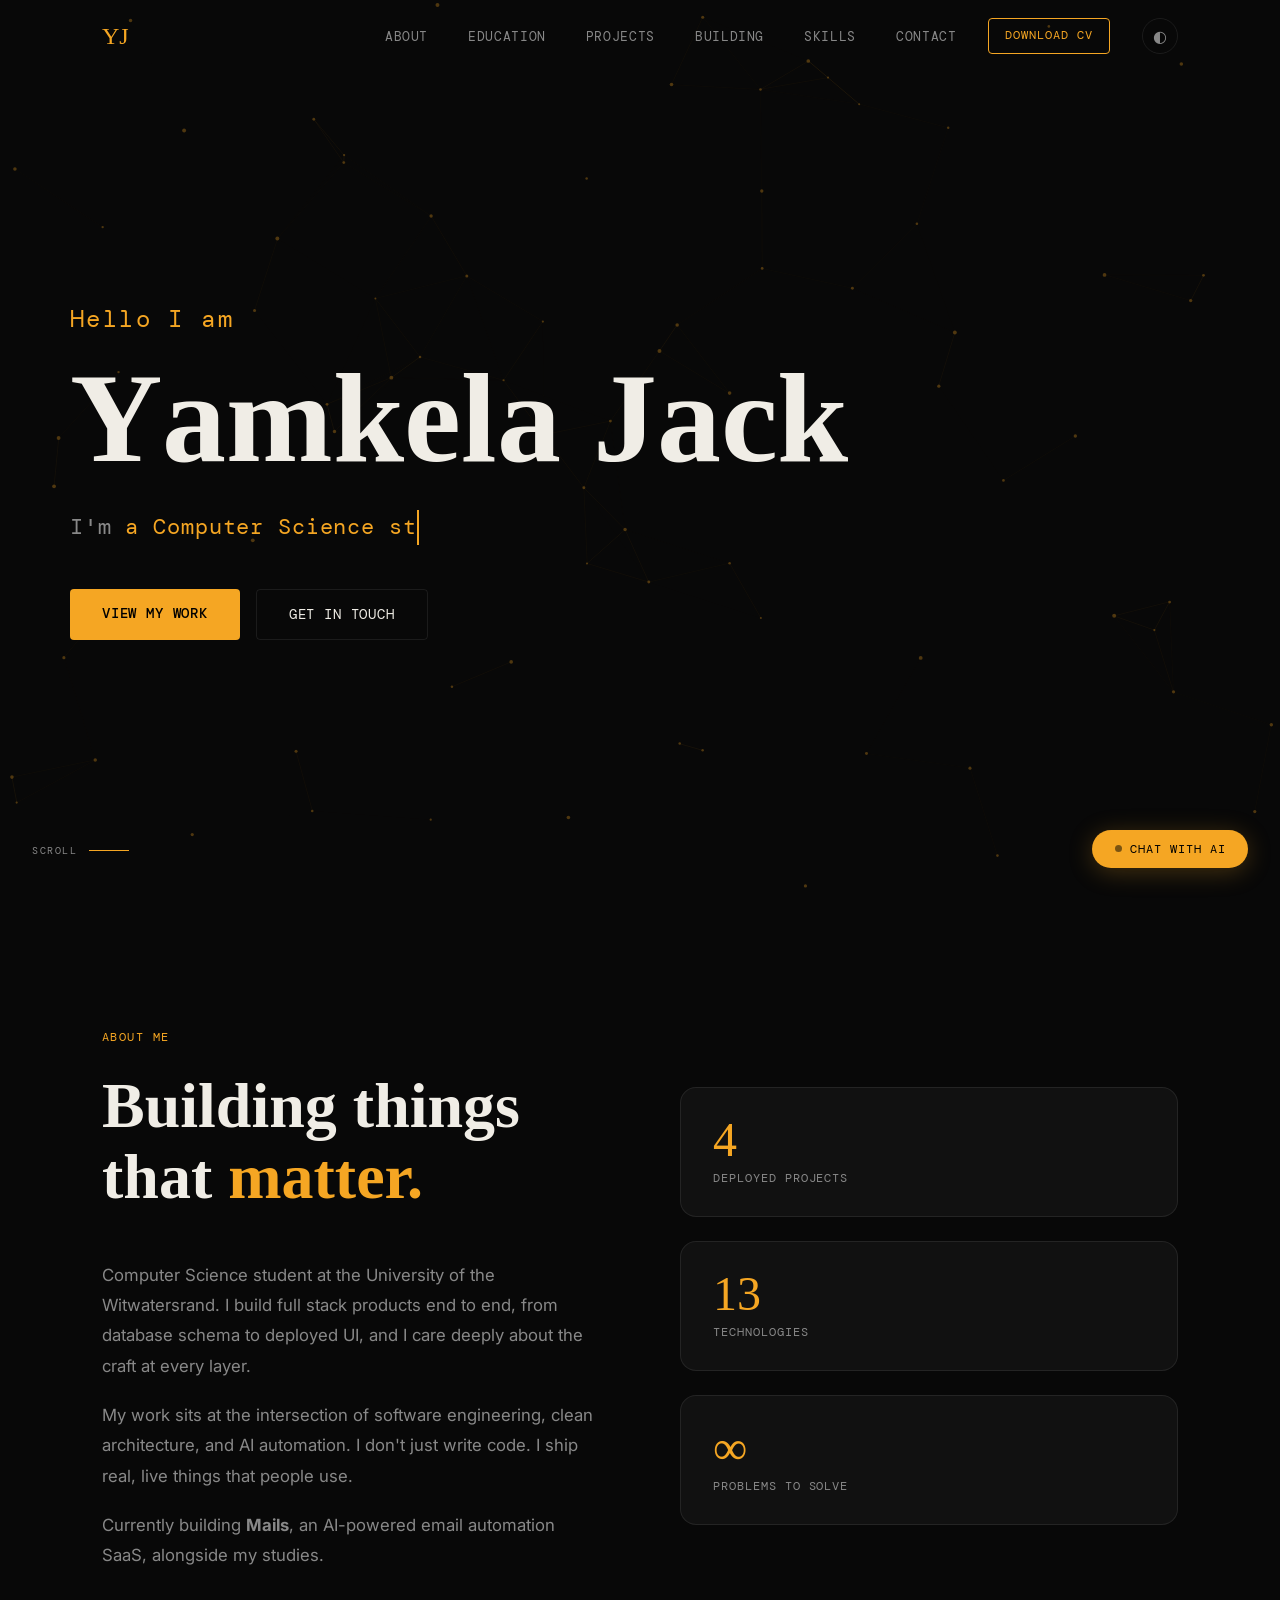
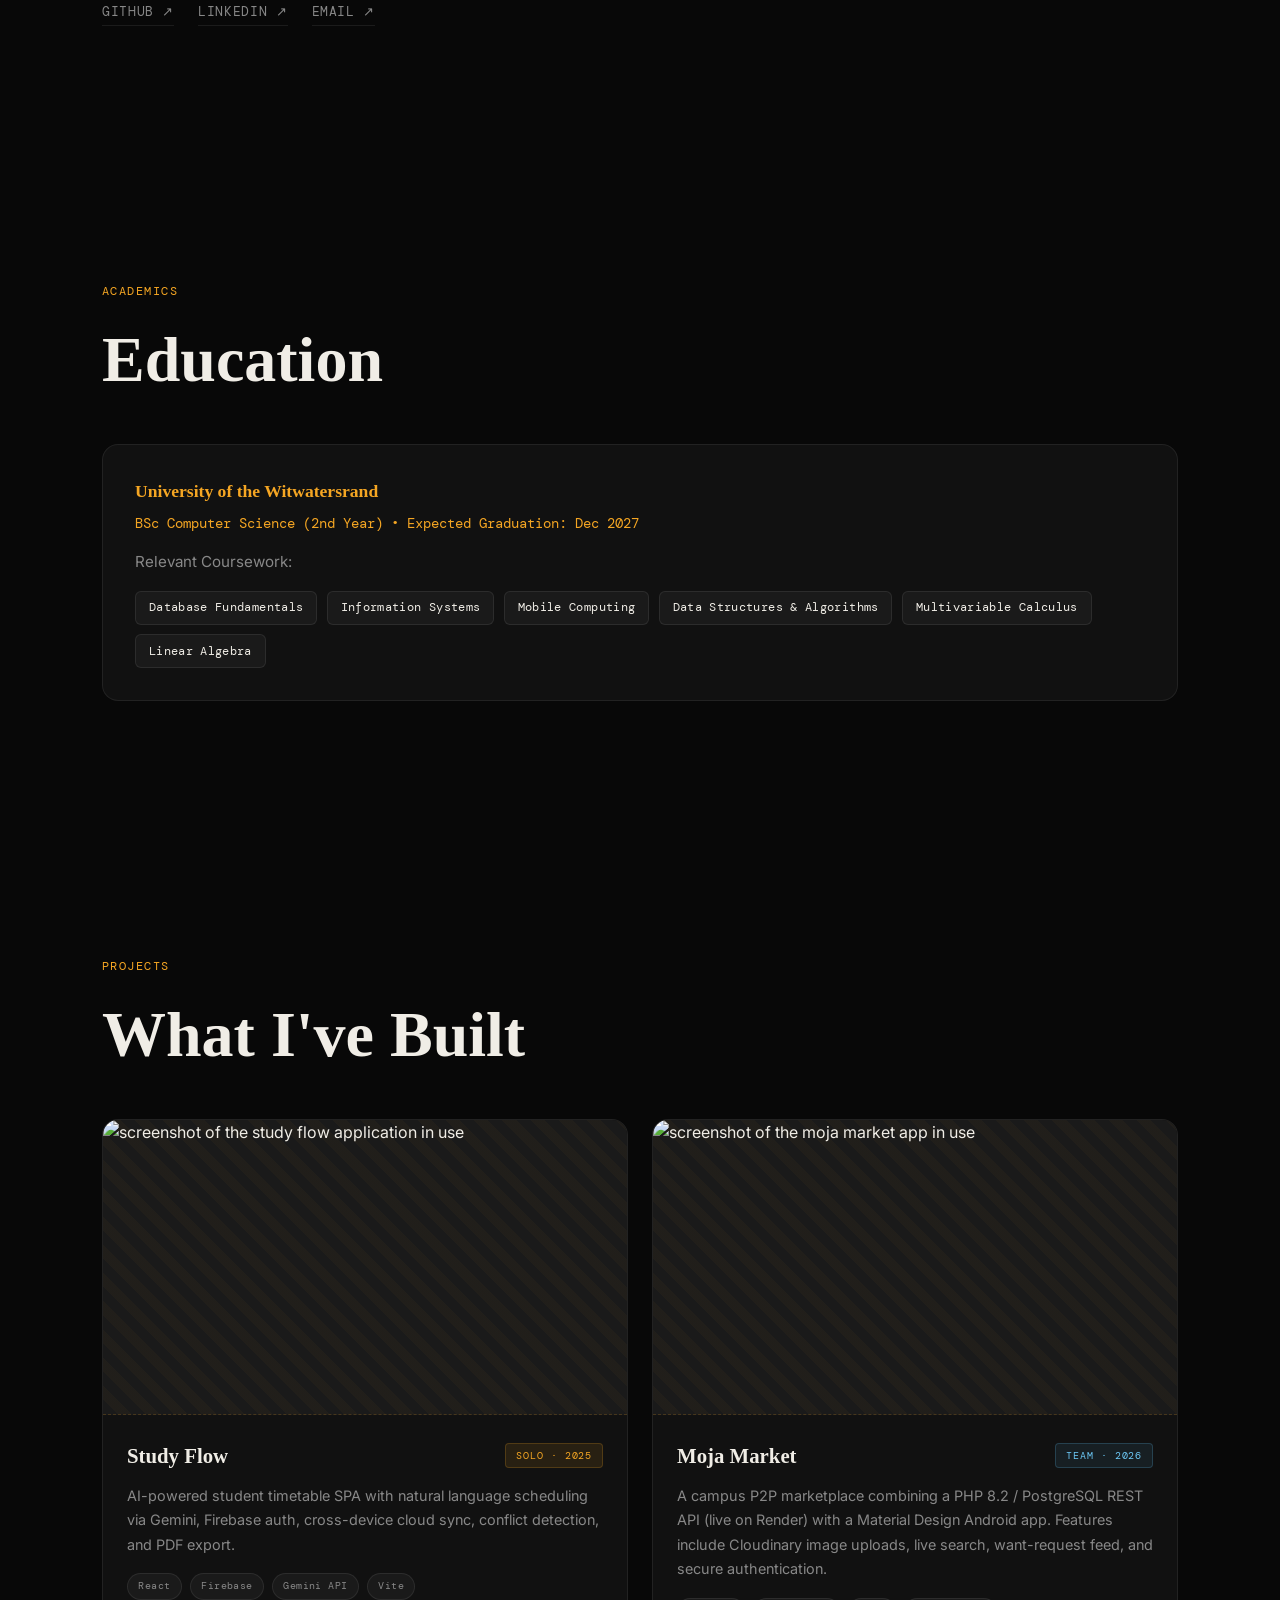
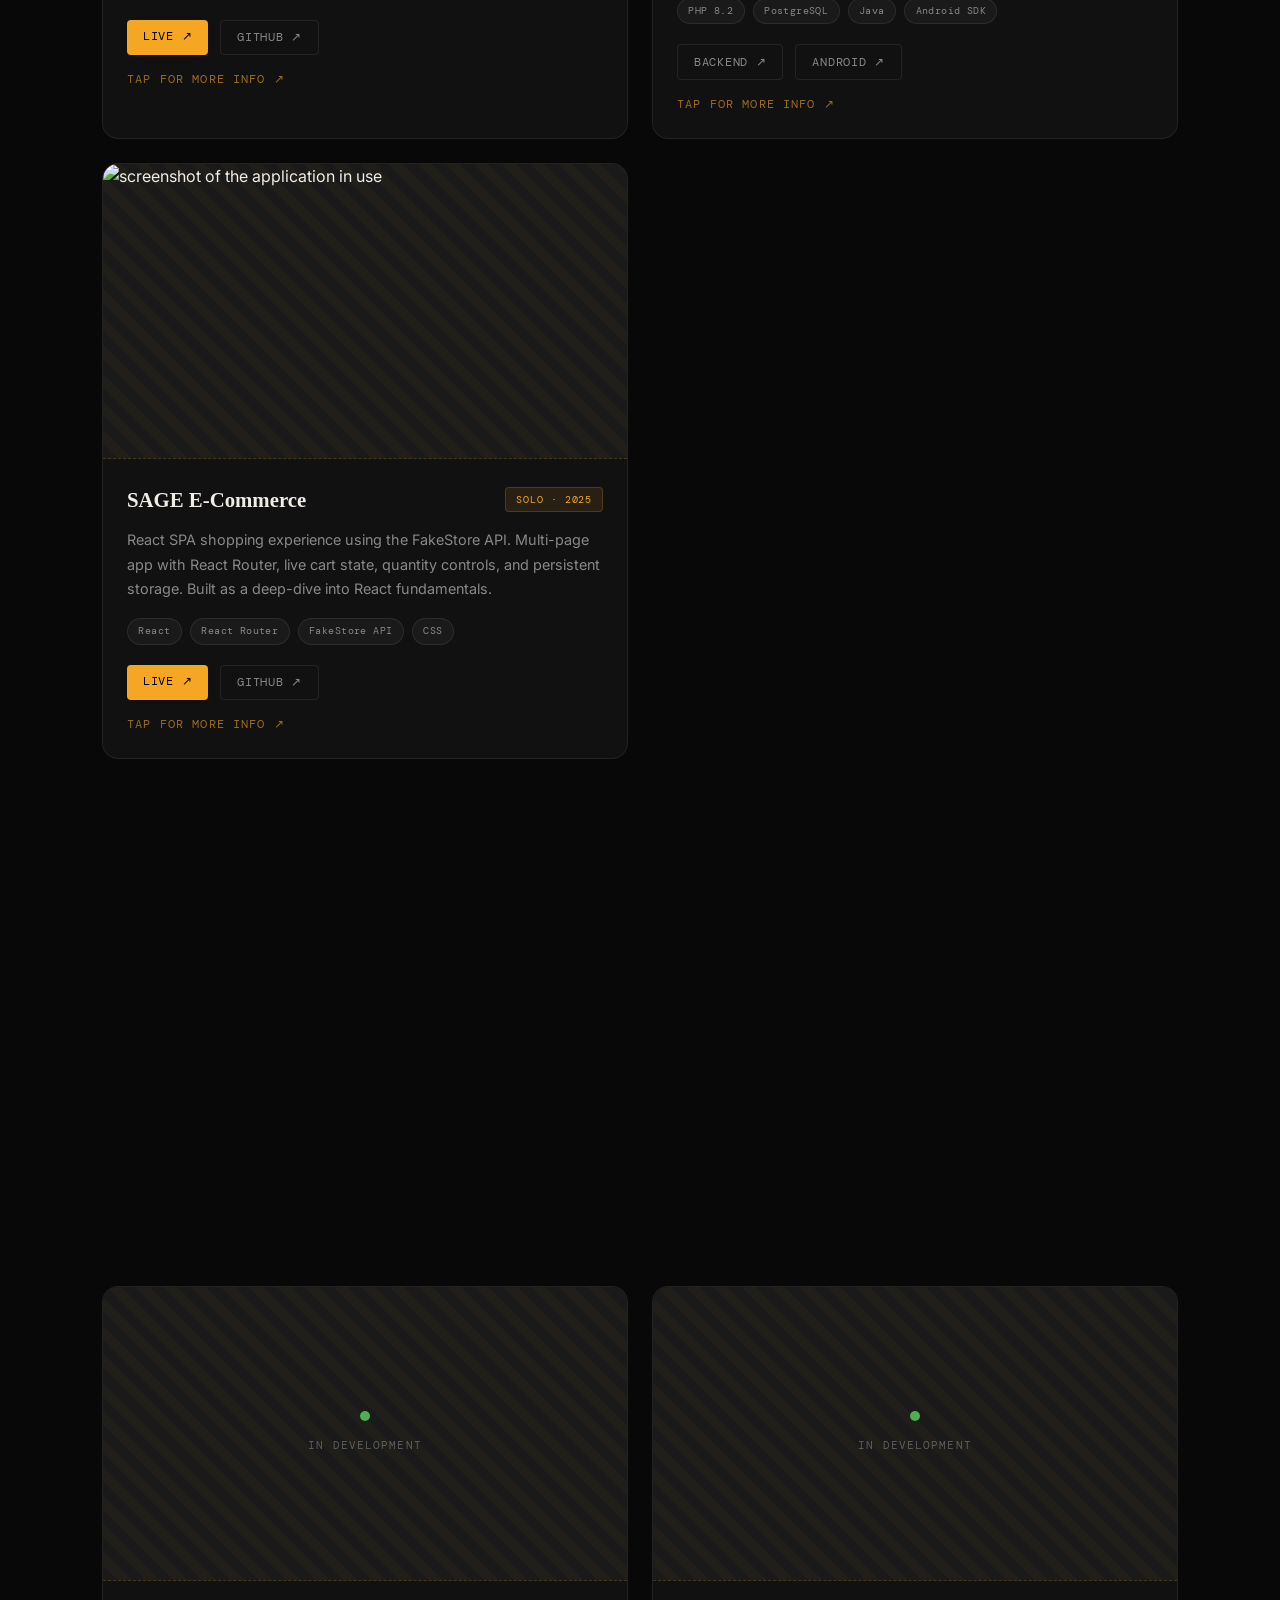
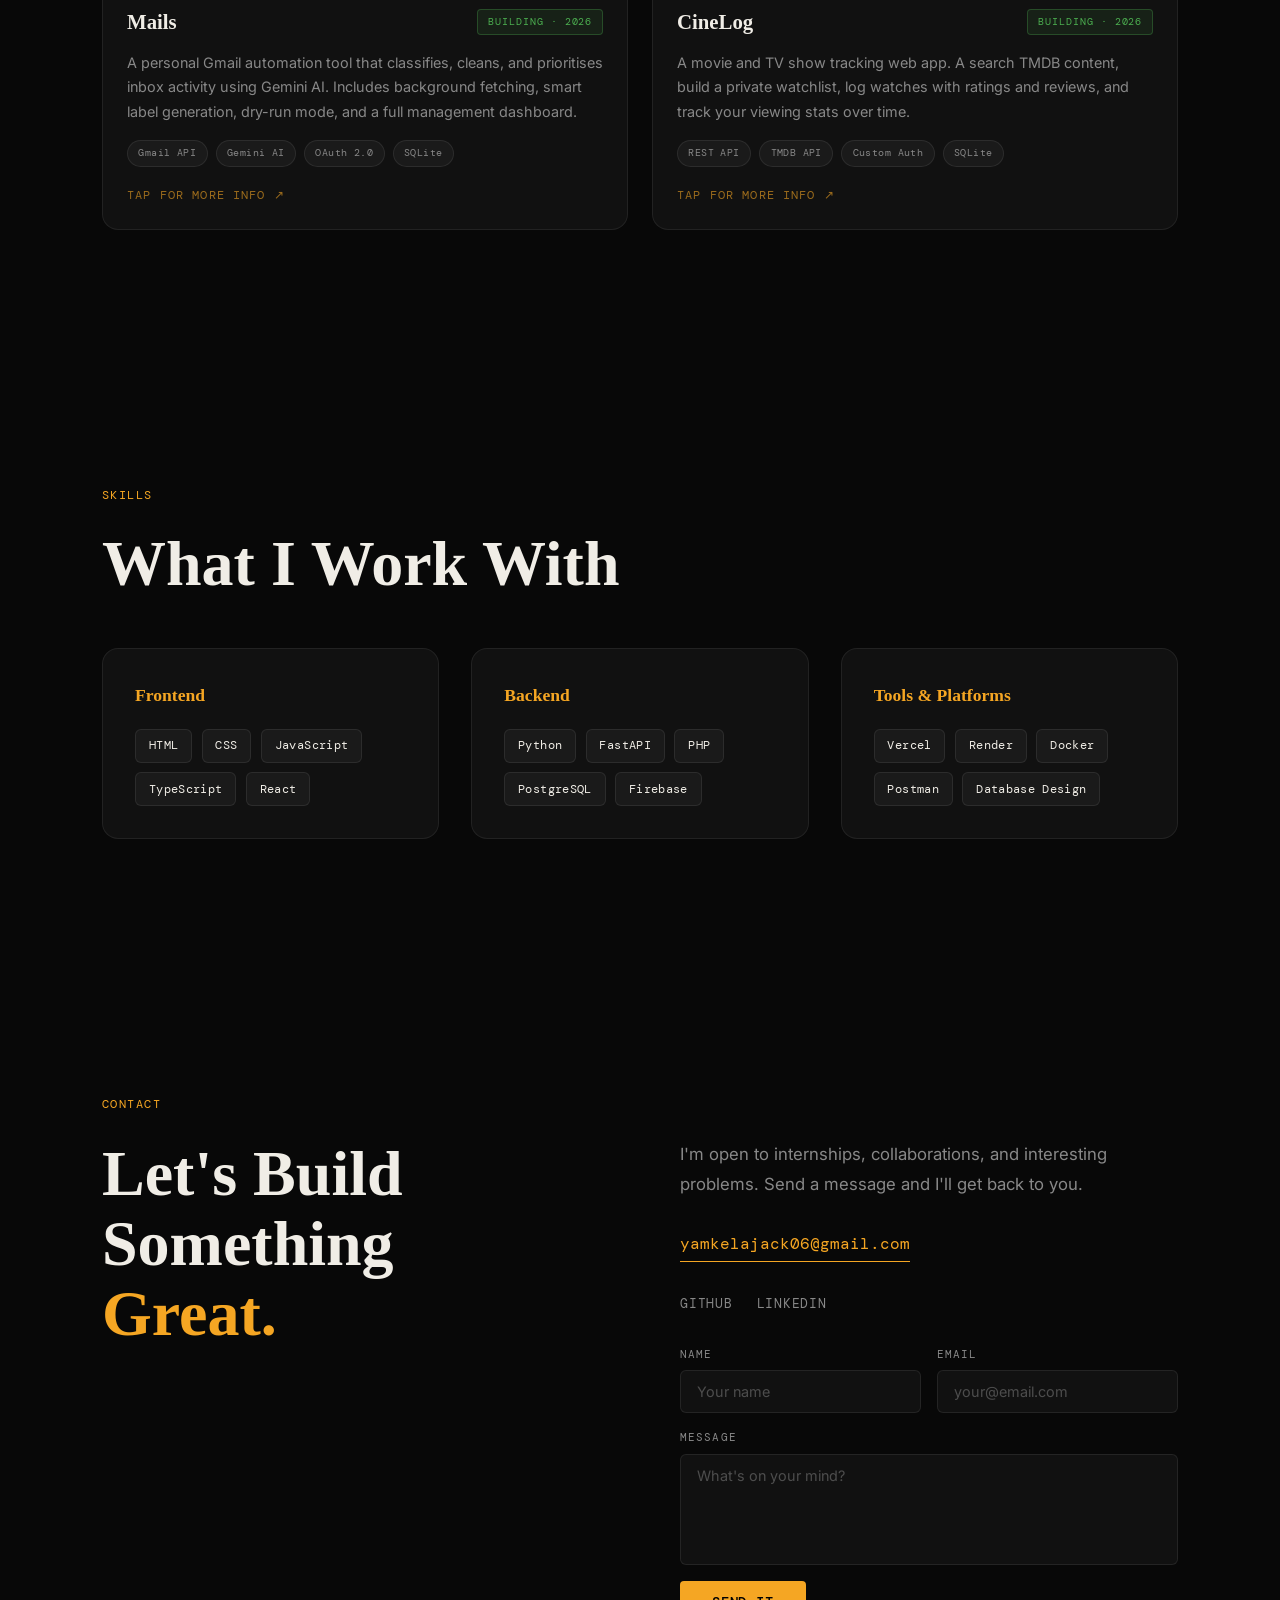
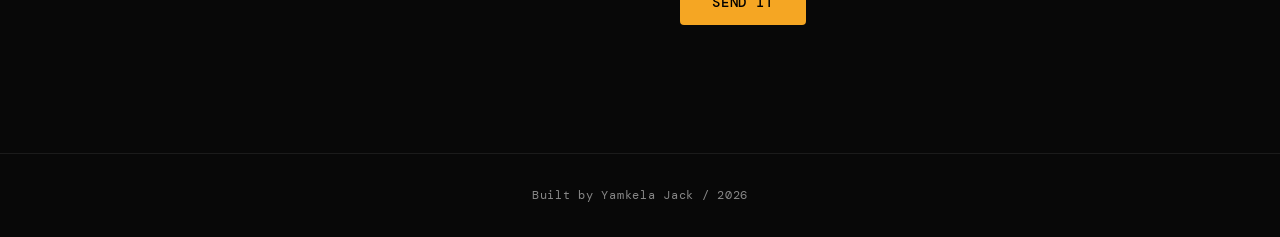
==== commit 066e3179: "added readme" ====
--- a/Frontend/html/index.html
+++ b/Frontend/html/index.html
@@ -38,7 +38,7 @@
           <li><a href="#skills">Skills</a></li>
           <li><a href="#contact">Contact</a></li>
         </ul>
-        <a href="cv-yamkela-jack.pdf" download class="btn-cv">Download CV</a>
+        <a href="/Frontend/public/Yamkela_Jack_CV.pdf" download class="btn-cv">Download CV</a>
         <button id="theme-toggle" aria-label="Toggle theme">
           <span class="theme-icon">◐</span>
         </button>
